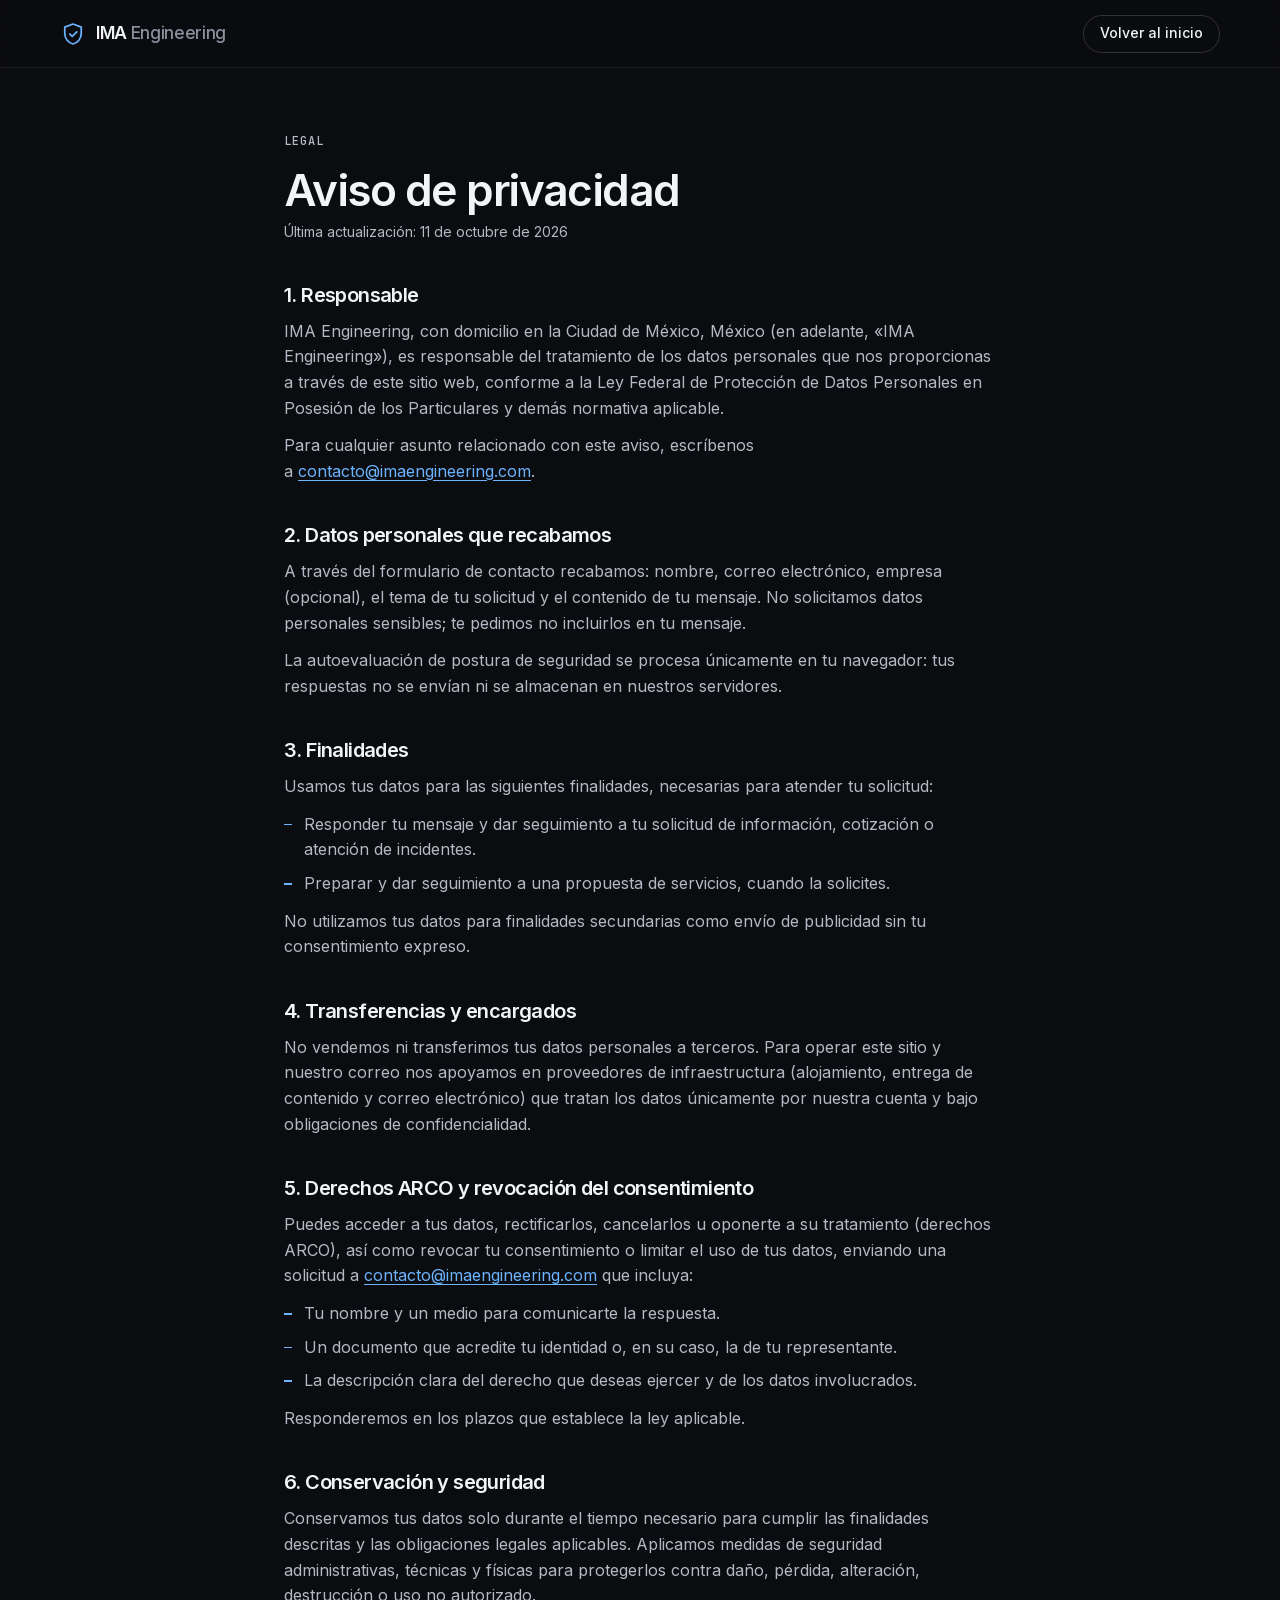
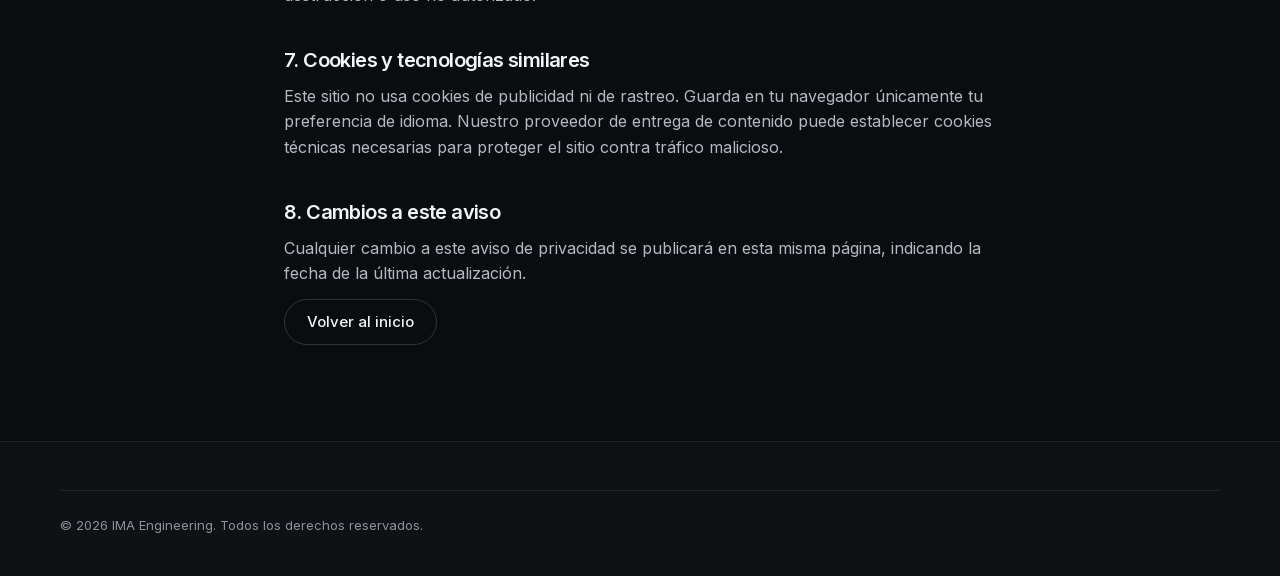
==== aviso-de-privacidad.html @ 0fa0745d "Rediseño completo del sitio - Formulario de contacto funcional con validación (correo o servicio ext" ====
<!DOCTYPE html>
<html lang="es">
<head>
<meta charset="UTF-8">
<meta name="viewport" content="width=device-width, initial-scale=1">
<title>Aviso de privacidad — IMA Engineering</title>
<meta name="description" content="Aviso de privacidad integral de IMA Engineering para el tratamiento de datos personales recabados a través de su sitio web.">
<meta name="theme-color" content="#0b0c0f">
<meta name="color-scheme" content="dark">
<link rel="canonical" href="https://www.imaengineering.com.mx/aviso-de-privacidad.html">
<link rel="icon" href="/favicon.svg" type="image/svg+xml">
<link rel="stylesheet" href="/assets/css/styles.css">
</head>
<body>
<header class="site-header">
  <div class="container header-inner">
    <a href="/" class="brand" aria-label="IMA Engineering — inicio">
      <svg class="brand-mark" viewBox="0 0 24 24" aria-hidden="true"><path d="M12 2.8l7.6 2.9v5.9c0 4.6-3.2 8.5-7.6 9.6-4.4-1.1-7.6-5-7.6-9.6V5.7L12 2.8z"/><path d="M9 12l2.2 2.2L15.5 10"/></svg>
      <span class="brand-name">IMA <span>Engineering</span></span>
    </a>
    <div class="header-actions">
      <a href="/" class="btn btn-ghost btn-sm">Volver al inicio</a>
    </div>
  </div>
</header>

<main id="main" class="legal">
  <div class="container legal-inner">
    <p class="eyebrow">Legal</p>
    <h1>Aviso de privacidad</h1>
    <p class="legal-updated">Última actualización: 11 de octubre de 2026</p>

    <h2>1. Responsable</h2>
    <p>IMA Engineering, con domicilio en la Ciudad de México, México (en adelante, «IMA Engineering»), es responsable del tratamiento de los datos personales que nos proporcionas a través de este sitio web, conforme a la Ley Federal de Protección de Datos Personales en Posesión de los Particulares y demás normativa aplicable.</p>
    <p>Para cualquier asunto relacionado con este aviso, escríbenos a <a href="mailto:contacto@imaengineering.com">contacto@imaengineering.com</a>.</p>

    <h2>2. Datos personales que recabamos</h2>
    <p>A través del formulario de contacto recabamos: nombre, correo electrónico, empresa (opcional), el tema de tu solicitud y el contenido de tu mensaje. No solicitamos datos personales sensibles; te pedimos no incluirlos en tu mensaje.</p>
    <p>La autoevaluación de postura de seguridad se procesa únicamente en tu navegador: tus respuestas no se envían ni se almacenan en nuestros servidores.</p>

    <h2>3. Finalidades</h2>
    <p>Usamos tus datos para las siguientes finalidades, necesarias para atender tu solicitud:</p>
    <ul>
      <li>Responder tu mensaje y dar seguimiento a tu solicitud de información, cotización o atención de incidentes.</li>
      <li>Preparar y dar seguimiento a una propuesta de servicios, cuando la solicites.</li>
    </ul>
    <p>No utilizamos tus datos para finalidades secundarias como envío de publicidad sin tu consentimiento expreso.</p>

    <h2>4. Transferencias y encargados</h2>
    <p>No vendemos ni transferimos tus datos personales a terceros. Para operar este sitio y nuestro correo nos apoyamos en proveedores de infraestructura (alojamiento, entrega de contenido y correo electrónico) que tratan los datos únicamente por nuestra cuenta y bajo obligaciones de confidencialidad.</p>

    <h2>5. Derechos ARCO y revocación del consentimiento</h2>
    <p>Puedes acceder a tus datos, rectificarlos, cancelarlos u oponerte a su tratamiento (derechos ARCO), así como revocar tu consentimiento o limitar el uso de tus datos, enviando una solicitud a <a href="mailto:contacto@imaengineering.com">contacto@imaengineering.com</a> que incluya:</p>
    <ul>
      <li>Tu nombre y un medio para comunicarte la respuesta.</li>
      <li>Un documento que acredite tu identidad o, en su caso, la de tu representante.</li>
      <li>La descripción clara del derecho que deseas ejercer y de los datos involucrados.</li>
    </ul>
    <p>Responderemos en los plazos que establece la ley aplicable.</p>

    <h2>6. Conservación y seguridad</h2>
    <p>Conservamos tus datos solo durante el tiempo necesario para cumplir las finalidades descritas y las obligaciones legales aplicables. Aplicamos medidas de seguridad administrativas, técnicas y físicas para protegerlos contra daño, pérdida, alteración, destrucción o uso no autorizado.</p>

    <h2>7. Cookies y tecnologías similares</h2>
    <p>Este sitio no usa cookies de publicidad ni de rastreo. Guarda en tu navegador únicamente tu preferencia de idioma. Nuestro proveedor de entrega de contenido puede establecer cookies técnicas necesarias para proteger el sitio contra tráfico malicioso.</p>

    <h2>8. Cambios a este aviso</h2>
    <p>Cualquier cambio a este aviso de privacidad se publicará en esta misma página, indicando la fecha de la última actualización.</p>

    <p class="legal-back"><a href="/" class="btn btn-ghost">Volver al inicio</a></p>
  </div>
</main>

<footer class="site-footer">
  <div class="container footer-inner">
    <p class="footer-copy">© 2026 IMA Engineering. Todos los derechos reservados.</p>
  </div>
</footer>
</body>
</html>
---- assets/css/styles.css ----
/* IMA Engineering — estilos del sitio */

@font-face {
  font-family: "Inter";
  font-style: normal;
  font-weight: 300 700;
  font-display: swap;
  src: url("../fonts/inter-latin.woff2") format("woff2");
}
@font-face {
  font-family: "JetBrains Mono";
  font-style: normal;
  font-weight: 400 500;
  font-display: swap;
  src: url("../fonts/jetbrains-mono-latin.woff2") format("woff2");
}

:root {
  --bg: #0b0c0f;
  --bg-alt: #0f1115;
  --surface: #14171c;
  --surface-2: #1a1e25;
  --border: rgba(255, 255, 255, 0.08);
  --border-strong: rgba(255, 255, 255, 0.16);
  --text: #f2f4f7;
  --text-2: #b4bac4;   /* ~9:1 sobre --bg */
  --text-3: #8b929e;   /* ~6:1 sobre --bg */
  --accent: #6cb4ff;
  --accent-soft: rgba(108, 180, 255, 0.12);
  --alert: #ff8a7a;
  --ok: #5fd39a;

  --font: "Inter", -apple-system, BlinkMacSystemFont, "Segoe UI", Roboto, "Helvetica Neue", Arial, sans-serif;
  --mono: "JetBrains Mono", ui-monospace, SFMono-Regular, Menlo, Consolas, monospace;

  --radius: 14px;
  --radius-lg: 20px;
  --header-h: 68px;
  --gutter: 24px;
  --max: 1160px;
  color-scheme: dark;
}

*, *::before, *::after { box-sizing: border-box; }
* { margin: 0; padding: 0; }

html {
  -webkit-text-size-adjust: 100%;
  text-size-adjust: 100%;
  scroll-behavior: smooth;
  scroll-padding-top: calc(var(--header-h) + 16px);
}

body {
  background: var(--bg);
  color: var(--text);
  font-family: var(--font);
  font-size: 16px;
  line-height: 1.6;
  -webkit-font-smoothing: antialiased;
  -moz-osx-font-smoothing: grayscale;
  overflow-x: hidden;
}

img, svg { display: block; max-width: 100%; }
a { color: inherit; }
button, input, select, textarea { font: inherit; color: inherit; }
ul, ol { list-style: none; }

:focus-visible {
  outline: 2px solid var(--accent);
  outline-offset: 3px;
  border-radius: 6px;
}

.container {
  width: 100%;
  max-width: calc(var(--max) + var(--gutter) * 2);
  margin: 0 auto;
  padding: 0 var(--gutter);
}

.skip-link {
  position: absolute; left: 16px; top: -100px;
  z-index: 200;
  background: var(--text); color: var(--bg);
  padding: 10px 16px; border-radius: 8px;
  text-decoration: none; font-weight: 500;
}
.skip-link:focus { top: 12px; }

.anchor-alias { position: relative; top: calc(-1 * var(--header-h)); display: block; height: 0; }

/* ---------- Typography ---------- */
h1, h2, h3 { font-weight: 600; letter-spacing: -0.02em; line-height: 1.15; }
h1 { font-size: clamp(2.25rem, 5.2vw, 3.75rem); letter-spacing: -0.035em; line-height: 1.05; }
h2 { font-size: clamp(1.75rem, 3.4vw, 2.5rem); letter-spacing: -0.03em; }
h3 { font-size: 1.125rem; }
h1, h2 { text-wrap: balance; }
p { text-wrap: pretty; }

.text-dim { color: var(--text-3); }

.eyebrow, .mono-label {
  font-family: var(--mono);
  font-size: 0.75rem;
  font-weight: 500;
  letter-spacing: 0.08em;
  text-transform: uppercase;
  color: var(--accent);
}
.eyebrow { display: block; margin-bottom: 16px; }
.mono-label { display: inline-block; }
.mono-label.dim { color: var(--text-3); }
.mono-label.alert { color: var(--alert); }
.center { text-align: center; }

.lead { font-size: clamp(1.0625rem, 1.6vw, 1.1875rem); color: var(--text-2); max-width: 36em; }
.section-lead { color: var(--text-2); font-size: 1.0625rem; max-width: 40em; margin-top: 16px; }
.fineprint { font-size: 0.8125rem; color: var(--text-3); }

/* ---------- Buttons ---------- */
.btn {
  display: inline-flex; align-items: center; justify-content: center; gap: 8px;
  min-height: 46px;
  padding: 12px 22px;
  border-radius: 999px;
  border: 1px solid transparent;
  font-size: 0.9375rem; font-weight: 500;
  line-height: 1.2;
  text-decoration: none;
  cursor: pointer;
  transition: background-color .2s ease, border-color .2s ease, color .2s ease, transform .2s ease;
  -webkit-tap-highlight-color: transparent;
  white-space: nowrap;
}
.btn:active { transform: translateY(1px); }
.btn-primary { background: var(--text); color: var(--bg); }
.btn-primary:hover { background: #ffffff; }
.btn-ghost { background: transparent; color: var(--text); border-color: var(--border-strong); }
.btn-ghost:hover { background: rgba(255,255,255,.05); border-color: rgba(255,255,255,.28); }
.btn-outline { background: var(--accent-soft); color: var(--accent); border-color: rgba(108,180,255,.3); }
.btn-outline:hover { background: rgba(108,180,255,.2); }
.btn-sm { min-height: 38px; padding: 8px 16px; font-size: 0.875rem; }
.btn-block { width: 100%; }
.btn[disabled] { opacity: .5; cursor: not-allowed; }

/* ---------- Header ---------- */
.site-header {
  position: fixed; top: 0; left: 0; right: 0;
  z-index: 100;
  height: var(--header-h);
  background: rgba(11, 12, 15, 0.82);
  -webkit-backdrop-filter: saturate(160%) blur(16px);
  backdrop-filter: saturate(160%) blur(16px);
  border-bottom: 1px solid var(--border);
}
.header-inner { height: 100%; display: flex; align-items: center; gap: 24px; }

.brand { display: inline-flex; align-items: center; gap: 10px; text-decoration: none; color: var(--text); }
.brand-mark { width: 26px; height: 26px; fill: none; stroke: var(--accent); stroke-width: 1.6; stroke-linejoin: round; stroke-linecap: round; }
.brand-name { font-weight: 600; letter-spacing: -0.02em; font-size: 1.0625rem; }
.brand-name span { color: var(--text-3); font-weight: 500; }

.site-nav { margin-left: auto; }
.site-nav ul { display: flex; align-items: center; gap: 28px; }
.site-nav a:not(.btn) {
  color: var(--text-2); text-decoration: none; font-size: 0.9375rem;
  transition: color .2s ease;
}
.site-nav a:not(.btn):hover { color: var(--text); }
.nav-cta-mobile { display: none; }

.header-actions { display: flex; align-items: center; gap: 12px; }

.lang-toggle {
  display: inline-flex; padding: 3px; gap: 2px;
  border: 1px solid var(--border); border-radius: 999px;
  background: var(--surface);
}
.lang-btn {
  font-family: var(--mono); font-size: 0.75rem; font-weight: 500; letter-spacing: .04em;
  min-width: 38px; min-height: 30px; padding: 4px 10px;
  border: 0; border-radius: 999px; background: transparent; color: var(--text-3);
  cursor: pointer; transition: background-color .2s, color .2s;
}
.lang-btn:hover { color: var(--text); }
.lang-btn[aria-pressed="true"] { background: var(--surface-2); color: var(--text); }

.menu-toggle {
  display: none;
  width: 44px; height: 44px;
  border: 1px solid var(--border); border-radius: 12px;
  background: var(--surface); cursor: pointer;
  position: relative;
}
.menu-toggle span {
  position: absolute; left: 13px; right: 13px; height: 1.5px; background: var(--text);
  transition: transform .25s ease;
}
.menu-toggle span:first-child { top: 17px; }
.menu-toggle span:last-child { top: 25px; }
.menu-toggle[aria-expanded="true"] span:first-child { transform: translateY(4px) rotate(45deg); }
.menu-toggle[aria-expanded="true"] span:last-child { transform: translateY(-4px) rotate(-45deg); }

/* ---------- Hero ---------- */
.hero {
  position: relative;
  padding: calc(var(--header-h) + 72px) 0 88px;
  overflow: hidden;
}
.hero-bg {
  position: absolute; inset: 0; z-index: -1;
  background:
    radial-gradient(60% 50% at 75% 20%, rgba(108,180,255,.10), transparent 70%),
    radial-gradient(40% 40% at 10% 90%, rgba(255,255,255,.04), transparent 70%);
}
.hero-bg::after {
  content: "";
  position: absolute; inset: 0;
  background-image:
    linear-gradient(rgba(255,255,255,.035) 1px, transparent 1px),
    linear-gradient(90deg, rgba(255,255,255,.035) 1px, transparent 1px);
  background-size: 64px 64px;
  -webkit-mask-image: radial-gradient(70% 70% at 50% 30%, #000 20%, transparent 80%);
  mask-image: radial-gradient(70% 70% at 50% 30%, #000 20%, transparent 80%);
}
.hero-inner {
  display: grid;
  grid-template-columns: minmax(0, 1.25fr) minmax(0, 0.9fr);
  gap: 56px;
  align-items: center;
}
.hero-copy h1 { margin-bottom: 24px; }
.hero-ctas { display: flex; flex-wrap: wrap; gap: 12px; margin-top: 36px; }

.incident-link {
  display: inline-flex; align-items: center; gap: 10px;
  margin-top: 28px;
  color: var(--text-2); text-decoration: none; font-size: 0.9375rem;
  transition: color .2s;
}
.incident-link:hover { color: var(--text); }
.incident-link svg { width: 16px; height: 16px; fill: none; stroke: currentColor; stroke-width: 1.5; stroke-linecap: round; stroke-linejoin: round; transition: transform .2s; }
.incident-link:hover svg { transform: translateX(3px); }
.pulse {
  width: 8px; height: 8px; border-radius: 50%; background: var(--alert); flex: none;
  box-shadow: 0 0 0 0 rgba(255,138,122,.6);
  animation: pulse 2.4s ease-out infinite;
}
@keyframes pulse {
  0% { box-shadow: 0 0 0 0 rgba(255,138,122,.55); }
  70%, 100% { box-shadow: 0 0 0 10px rgba(255,138,122,0); }
}

.hero-card {
  background: linear-gradient(180deg, rgba(255,255,255,.035), rgba(255,255,255,.01)), var(--surface);
  border: 1px solid var(--border);
  border-radius: var(--radius-lg);
  padding: 28px;
  box-shadow: 0 30px 80px -30px rgba(0,0,0,.7);
}
.hero-card-head { display: flex; justify-content: space-between; gap: 12px; margin-bottom: 18px; padding-bottom: 14px; border-bottom: 1px solid var(--border); }
.hero-card h2 { font-size: 1.375rem; letter-spacing: -0.02em; margin-bottom: 10px; }
.hero-card > p { color: var(--text-2); font-size: 0.9375rem; }
.function-list {
  display: grid; grid-template-columns: 1fr 1fr; gap: 8px;
  margin: 22px 0 24px;
}
.function-list li {
  display: flex; align-items: center; gap: 10px;
  padding: 10px 12px;
  border: 1px solid var(--border); border-radius: 10px;
  background: rgba(255,255,255,.02);
  font-size: 0.875rem; color: var(--text-2);
}
.fn-dot { width: 6px; height: 6px; border-radius: 50%; background: var(--accent); flex: none; }
.hero-card .fineprint { margin-top: 12px; text-align: center; }

/* ---------- Frameworks ---------- */
.frameworks { border-top: 1px solid var(--border); border-bottom: 1px solid var(--border); background: var(--bg-alt); padding: 32px 0; }
.frameworks .mono-label { display: block; color: var(--text-3); margin-bottom: 18px; }
.fw-list { display: flex; flex-wrap: wrap; justify-content: center; gap: 10px 12px; }
.fw-list li {
  font-family: var(--mono); font-size: 0.8125rem; color: var(--text-2);
  padding: 7px 14px; border: 1px solid var(--border); border-radius: 999px;
}

/* ---------- Sections ---------- */
.section { padding: 112px 0; }
.section-alt { background: var(--bg-alt); border-top: 1px solid var(--border); border-bottom: 1px solid var(--border); }
.section-head { max-width: 720px; margin-bottom: 56px; }
.section-head.center { margin-left: auto; margin-right: auto; text-align: center; }
.section-head.center .section-lead { margin-left: auto; margin-right: auto; }

/* Services */
.services-grid {
  display: grid;
  grid-template-columns: repeat(3, minmax(0, 1fr));
  gap: 16px;
}
.service-card {
  display: flex; flex-direction: column;
  padding: 28px;
  background: var(--surface);
  border: 1px solid var(--border);
  border-radius: var(--radius-lg);
  transition: border-color .25s ease, background-color .25s ease;
}
.service-card:hover { border-color: var(--border-strong); background: var(--surface-2); }
.service-icon {
  width: 44px; height: 44px; border-radius: 12px;
  display: grid; place-items: center;
  background: var(--accent-soft); border: 1px solid rgba(108,180,255,.22);
  margin-bottom: 22px;
}
.service-icon svg { width: 22px; height: 22px; fill: none; stroke: var(--accent); stroke-width: 1.5; stroke-linecap: round; stroke-linejoin: round; }
.service-card h3 { margin-bottom: 10px; }
.service-card > p { color: var(--text-2); font-size: 0.9375rem; }
.service-card > p { margin-bottom: 20px; }
.deliverables { margin-top: auto; padding-top: 18px; border-top: 1px solid var(--border); display: grid; gap: 8px; }
.deliverables li {
  position: relative; padding-left: 20px;
  font-size: 0.875rem; color: var(--text-2);
}
.deliverables li::before {
  content: ""; position: absolute; left: 0; top: 0.62em;
  width: 8px; height: 1.5px; background: var(--accent);
}

/* Method */
.steps { display: grid; grid-template-columns: repeat(4, minmax(0, 1fr)); gap: 16px; counter-reset: none; }
.step {
  position: relative;
  padding: 28px 24px 28px;
  border-top: 1px solid var(--border-strong);
}
.step::before {
  content: ""; position: absolute; top: -1px; left: 0; width: 40px; height: 2px; background: var(--accent);
}
.step-num { font-family: var(--mono); font-size: 0.8125rem; color: var(--text-3); display: block; margin-bottom: 18px; }
.step h3 { margin-bottom: 10px; font-size: 1.1875rem; }
.step p { color: var(--text-2); font-size: 0.9375rem; }

/* Diagnostic */
.diag-layout { display: grid; grid-template-columns: minmax(0, 1fr) minmax(0, 1.05fr); gap: 64px; align-items: start; }
.diag-layout .btn { margin-top: 32px; }
.diag-panel {
  background: var(--surface); border: 1px solid var(--border); border-radius: var(--radius-lg);
  padding: 32px;
}
.check-list { margin-top: 20px; display: grid; gap: 0; }
.check-list li {
  display: grid; grid-template-columns: 22px 1fr; column-gap: 14px;
  padding: 16px 0; border-top: 1px solid var(--border);
}
.check-list li:first-child { border-top: 0; padding-top: 4px; }
.check-list li::before {
  content: ""; grid-row: span 2;
  width: 20px; height: 20px; margin-top: 2px; border-radius: 50%;
  background: var(--accent-soft) url("data:image/svg+xml,%3Csvg xmlns='http://www.w3.org/2000/svg' viewBox='0 0 20 20'%3E%3Cpath d='M6 10.2l2.6 2.6L14 7.4' fill='none' stroke='%236cb4ff' stroke-width='1.8' stroke-linecap='round' stroke-linejoin='round'/%3E%3C/svg%3E") center / 20px no-repeat;
}
.check-list strong { font-weight: 600; }
.check-list span { color: var(--text-2); font-size: 0.9375rem; }

/* Assessment */
.assess {
  max-width: 760px; margin: 0 auto;
  background: var(--surface); border: 1px solid var(--border); border-radius: var(--radius-lg);
  padding: 36px;
}
.assess-noscript { color: var(--text-2); text-align: center; }
.assess-meta { display: flex; justify-content: space-between; gap: 12px; margin-bottom: 10px; }
.progress-track { height: 3px; background: var(--border); border-radius: 3px; overflow: hidden; margin-bottom: 32px; }
.progress-bar { height: 100%; width: 0; background: var(--accent); transition: width .35s ease; }
.assess-form fieldset { border: 0; min-width: 0; }
.assess-form legend { font-size: clamp(1.1875rem, 2.4vw, 1.375rem); font-weight: 600; letter-spacing: -0.02em; line-height: 1.3; padding: 0; }
.assess-hint { color: var(--text-3); font-size: 0.9375rem; margin-top: 8px; }
.options { display: grid; gap: 10px; margin-top: 24px; }
.option {
  display: flex; gap: 14px; align-items: flex-start;
  padding: 14px 16px;
  border: 1px solid var(--border); border-radius: 12px;
  background: rgba(255,255,255,.015);
  cursor: pointer;
  transition: border-color .2s, background-color .2s;
}
.option:hover { border-color: var(--border-strong); }
.option input {
  -webkit-appearance: none; appearance: none;
  flex: none; width: 18px; height: 18px; margin-top: 2px;
  border: 1.5px solid var(--text-3); border-radius: 50%;
  display: grid; place-items: center; cursor: pointer;
}
.option input::after { content: ""; width: 8px; height: 8px; border-radius: 50%; background: var(--bg); transform: scale(0); transition: transform .15s; }
.option input:checked { border-color: var(--accent); background: var(--accent); }
.option input:checked::after { transform: scale(1); }
.option input:focus-visible { outline: 2px solid var(--accent); outline-offset: 3px; }
.option.is-checked { border-color: rgba(108,180,255,.5); background: var(--accent-soft); }
.option-text strong { display: block; font-weight: 500; font-size: 0.9375rem; }
.option-text span { display: block; color: var(--text-3); font-size: 0.875rem; }
.assess-nav { display: flex; justify-content: space-between; gap: 12px; margin-top: 28px; }
.assess-error { color: var(--alert); font-size: 0.875rem; margin-top: 12px; min-height: 1.2em; }

.assess-result:focus { outline: none; }
.result-head { text-align: center; margin-bottom: 32px; }
.result-level {
  display: inline-block; margin: 12px 0 10px;
  font-size: clamp(1.75rem, 4vw, 2.25rem); font-weight: 600; letter-spacing: -0.03em;
}
.result-head p { color: var(--text-2); max-width: 34em; margin: 0 auto; }
.result-bars { display: grid; gap: 14px; margin-bottom: 32px; }
.result-row { display: grid; grid-template-columns: 120px 1fr 104px; gap: 14px; align-items: center; font-size: 0.9375rem; }
.result-row .track { height: 8px; border-radius: 8px; background: rgba(255,255,255,.06); overflow: hidden; }
.result-row .fill { height: 100%; border-radius: 8px; background: var(--accent); width: 0; transition: width .6s ease; }
.result-row .lvl { font-family: var(--mono); font-size: 0.75rem; color: var(--text-3); text-align: right; text-transform: uppercase; letter-spacing: .04em; }
.result-row.is-low .fill { background: var(--alert); }
.result-recs { border-top: 1px solid var(--border); padding-top: 24px; }
.result-recs h3 { margin-bottom: 14px; }
.result-recs ol { display: grid; gap: 14px; counter-reset: rec; }
.result-recs li { counter-increment: rec; display: grid; grid-template-columns: 28px 1fr; gap: 10px; color: var(--text-2); font-size: 0.9375rem; }
.result-recs li::before { content: counter(rec, decimal-leading-zero); font-family: var(--mono); font-size: 0.8125rem; color: var(--accent); padding-top: 2px; }
.result-recs li strong { color: var(--text); font-weight: 600; }
.result-actions { display: flex; flex-wrap: wrap; gap: 12px; margin-top: 28px; }
.result-note { margin-top: 18px; font-size: 0.8125rem; color: var(--text-3); }

/* Principles */
.principles { display: grid; grid-template-columns: repeat(4, minmax(0, 1fr)); gap: 16px; }
.principle { padding: 24px; border: 1px solid var(--border); border-radius: var(--radius-lg); background: var(--surface); }
.principle h3 { margin-bottom: 8px; font-size: 1.0625rem; }
.principle p { color: var(--text-2); font-size: 0.9375rem; }

/* FAQ */
.faq-layout { display: grid; grid-template-columns: minmax(0, 0.8fr) minmax(0, 1.2fr); gap: 64px; align-items: start; }
.faq-list { border-top: 1px solid var(--border); }
.faq-list details { border-bottom: 1px solid var(--border); }
.faq-list summary {
  list-style: none; cursor: pointer;
  display: flex; justify-content: space-between; align-items: flex-start; gap: 20px;
  padding: 20px 0; font-weight: 500; font-size: 1.0313rem;
}
.faq-list summary::-webkit-details-marker { display: none; }
.faq-list summary::after {
  content: ""; flex: none; width: 12px; height: 12px; margin-top: 7px;
  border-right: 1.5px solid var(--text-3); border-bottom: 1.5px solid var(--text-3);
  transform: rotate(45deg) translate(-3px, -3px);
  transition: transform .25s ease;
}
.faq-list details[open] summary::after { transform: rotate(-135deg) translate(-3px, -3px); }
.faq-list summary:hover { color: #fff; }
.faq-list details p { color: var(--text-2); padding: 0 32px 22px 0; }

/* Contact */
.contact-layout { display: grid; grid-template-columns: minmax(0, 0.9fr) minmax(0, 1.1fr); gap: 64px; align-items: start; }
.contact-info { margin-top: 32px; display: grid; gap: 12px; }
.contact-info li {
  display: flex; align-items: center; gap: 16px;
  padding: 16px 18px; border: 1px solid var(--border); border-radius: var(--radius); background: var(--surface);
}
.contact-info svg { width: 22px; height: 22px; flex: none; fill: none; stroke: var(--accent); stroke-width: 1.5; stroke-linecap: round; stroke-linejoin: round; }
.contact-info .mono-label { display: block; color: var(--text-3); font-size: 0.6875rem; margin-bottom: 2px; }
.contact-info a { text-decoration: none; word-break: break-all; }
.contact-info a:hover { text-decoration: underline; text-underline-offset: 3px; }
.incident-box {
  margin-top: 20px; padding: 18px; border-radius: var(--radius);
  border: 1px solid rgba(255,138,122,.28); background: rgba(255,138,122,.06);
}
.incident-box p:last-child { color: var(--text-2); font-size: 0.9375rem; margin-top: 4px; }

.contact-form {
  display: grid; gap: 18px;
  background: var(--surface); border: 1px solid var(--border); border-radius: var(--radius-lg);
  padding: 32px;
}
.field-row { display: grid; grid-template-columns: 1fr 1fr; gap: 18px; }
.field { display: grid; gap: 8px; min-width: 0; }
.field label { font-size: 0.875rem; font-weight: 500; color: var(--text-2); }
.field input, .field select, .field textarea {
  width: 100%;
  background: var(--bg); color: var(--text);
  border: 1px solid var(--border-strong); border-radius: 10px;
  padding: 12px 14px; min-height: 46px;
  font-size: 1rem; /* evita el zoom automático de iOS */
  transition: border-color .2s, box-shadow .2s;
  -webkit-appearance: none; appearance: none;
}
.field textarea { resize: vertical; min-height: 132px; line-height: 1.5; }
.field input::placeholder, .field textarea::placeholder { color: var(--text-3); opacity: 1; }
.field input:focus, .field select:focus, .field textarea:focus {
  outline: none; border-color: var(--accent); box-shadow: 0 0 0 3px rgba(108,180,255,.18);
}
.field [aria-invalid="true"] { border-color: var(--alert); }
.select-wrap { position: relative; }
.select-wrap::after {
  content: ""; position: absolute; right: 16px; top: 50%; pointer-events: none;
  width: 8px; height: 8px; margin-top: -6px;
  border-right: 1.5px solid var(--text-3); border-bottom: 1.5px solid var(--text-3);
  transform: rotate(45deg);
}
.field select { padding-right: 40px; cursor: pointer; }
.field select option { background: var(--surface); color: var(--text); }

.hp { position: absolute; left: -10000px; width: 1px; height: 1px; overflow: hidden; }

.consent { display: flex; gap: 12px; align-items: flex-start; font-size: 0.875rem; color: var(--text-2); cursor: pointer; }
.consent input {
  -webkit-appearance: none; appearance: none;
  flex: none; width: 18px; height: 18px; margin-top: 2px;
  border: 1.5px solid var(--text-3); border-radius: 5px; cursor: pointer;
  display: grid; place-items: center;
}
.consent input:checked { background: var(--accent); border-color: var(--accent); }
.consent input:checked::after {
  content: ""; width: 9px; height: 5px; margin-top: -2px;
  border-left: 2px solid var(--bg); border-bottom: 2px solid var(--bg); transform: rotate(-45deg);
}
.consent input[aria-invalid="true"] { border-color: var(--alert); }
.consent a { color: var(--accent); text-underline-offset: 3px; }
.contact-form .btn { justify-self: start; }
.form-status { font-size: 0.9375rem; min-height: 1.5em; }
.form-status.is-error { color: var(--alert); }
.form-status.is-ok { color: var(--ok); }

/* Footer */
.site-footer { border-top: 1px solid var(--border); padding: 48px 0 40px; background: var(--bg-alt); }
.footer-inner { display: grid; grid-template-columns: 1fr auto; gap: 28px 40px; align-items: start; }
.footer-tag { color: var(--text-3); font-size: 0.875rem; margin-top: 10px; }
.footer-links { display: flex; flex-wrap: wrap; gap: 10px 24px; justify-content: flex-end; }
.footer-links a { color: var(--text-2); text-decoration: none; font-size: 0.875rem; }
.footer-links a:hover { color: var(--text); }
.footer-copy { grid-column: 1 / -1; color: var(--text-3); font-size: 0.8125rem; padding-top: 24px; border-top: 1px solid var(--border); }

/* Reveal: JS solo oculta lo que está fuera de pantalla al cargar */
.reveal { transition: opacity .7s ease, transform .7s ease; }
.reveal.is-pending { opacity: 0; transform: translateY(16px); }

/* ---------- Responsive ---------- */
@media (max-width: 1080px) {
  .services-grid { grid-template-columns: repeat(2, minmax(0, 1fr)); }
  .steps, .principles { grid-template-columns: repeat(2, minmax(0, 1fr)); }
}

@media (max-width: 920px) {
  .site-nav {
    position: fixed; top: var(--header-h); left: 0; right: 0;
    margin: 0;
    background: var(--bg);
    border-bottom: 1px solid var(--border);
    box-shadow: 0 24px 48px -12px rgba(0,0,0,.6);
    padding: 12px var(--gutter) 24px;
    max-height: calc(100vh - var(--header-h));
    overflow-y: auto;
    visibility: hidden; opacity: 0; transform: translateY(-8px);
    transition: opacity .2s ease, transform .2s ease, visibility 0s linear .2s;
  }
  .site-nav.is-open { visibility: visible; opacity: 1; transform: none; transition: opacity .2s ease, transform .2s ease; }
  .site-nav ul { flex-direction: column; align-items: stretch; gap: 0; }
  .site-nav li a:not(.btn) { display: block; padding: 14px 0; font-size: 1.0625rem; color: var(--text); border-bottom: 1px solid var(--border); }
  .nav-cta-mobile { display: block; margin-top: 20px; }
  .menu-toggle { display: block; }
  .header-cta { display: none; }
  .header-actions { margin-left: auto; }

  .hero { padding: calc(var(--header-h) + 48px) 0 72px; }
  .hero-inner, .diag-layout, .faq-layout, .contact-layout { grid-template-columns: minmax(0, 1fr); gap: 40px; }
  .section { padding: 80px 0; }
  .section-head { margin-bottom: 40px; }
}

@media (max-width: 640px) {
  :root { --gutter: 16px; --header-h: 60px; }
  .services-grid, .steps, .principles { grid-template-columns: minmax(0, 1fr); }
  .hero-ctas .btn { flex: 1 1 100%; }
  .function-list { grid-template-columns: 1fr 1fr; }
  .hero-card, .diag-panel, .contact-form { padding: 22px; }
  .assess { padding: 22px 18px; }
  .field-row { grid-template-columns: minmax(0, 1fr); }
  .contact-form .btn { justify-self: stretch; }
  .result-row { grid-template-columns: 1fr auto; row-gap: 6px; }
  .result-row .track { grid-column: 1 / -1; grid-row: 2; }
  .assess-nav .btn { flex: 1; }
  .footer-inner { grid-template-columns: minmax(0, 1fr); }
  .footer-links { justify-content: flex-start; }
  .faq-list details p { padding-right: 0; }
}

@media (max-width: 359px) {
  .brand-name span { display: none; }
}

@media (prefers-reduced-motion: reduce) {
  html { scroll-behavior: auto; }
  *, *::before, *::after { animation-duration: 0.01ms !important; animation-iteration-count: 1 !important; transition-duration: 0.01ms !important; }
  .reveal.is-pending { opacity: 1; transform: none; }
}

@media print {
  .site-header, .hero-card, .assess, .contact-form, .incident-link { display: none; }
  body { background: #fff; color: #000; }
}

/* Páginas secundarias (aviso de privacidad, 404) */
.legal { padding: calc(var(--header-h) + 64px) 0 96px; }
.legal-inner { max-width: 760px; }
.legal h1 { font-size: clamp(2rem, 4vw, 2.75rem); margin-bottom: 8px; }
.legal-updated { color: var(--text-3); font-size: 0.875rem; margin-bottom: 40px; }
.legal h2 { font-size: 1.25rem; margin: 40px 0 12px; }
.legal p, .legal li { color: var(--text-2); }
.legal p + p { margin-top: 12px; }
.legal ul { margin: 12px 0; display: grid; gap: 8px; }
.legal li { position: relative; padding-left: 20px; }
.legal li::before { content: ""; position: absolute; left: 0; top: 0.75em; width: 8px; height: 1.5px; background: var(--accent); }
.legal a:not(.btn) { color: var(--accent); text-underline-offset: 3px; }
.legal-back { margin-top: 48px; }
.notfound { min-height: 100vh; display: flex; align-items: center; padding: 64px 0; }
.notfound h1 { margin-bottom: 16px; }
.brand + .header-actions { margin-left: auto; }
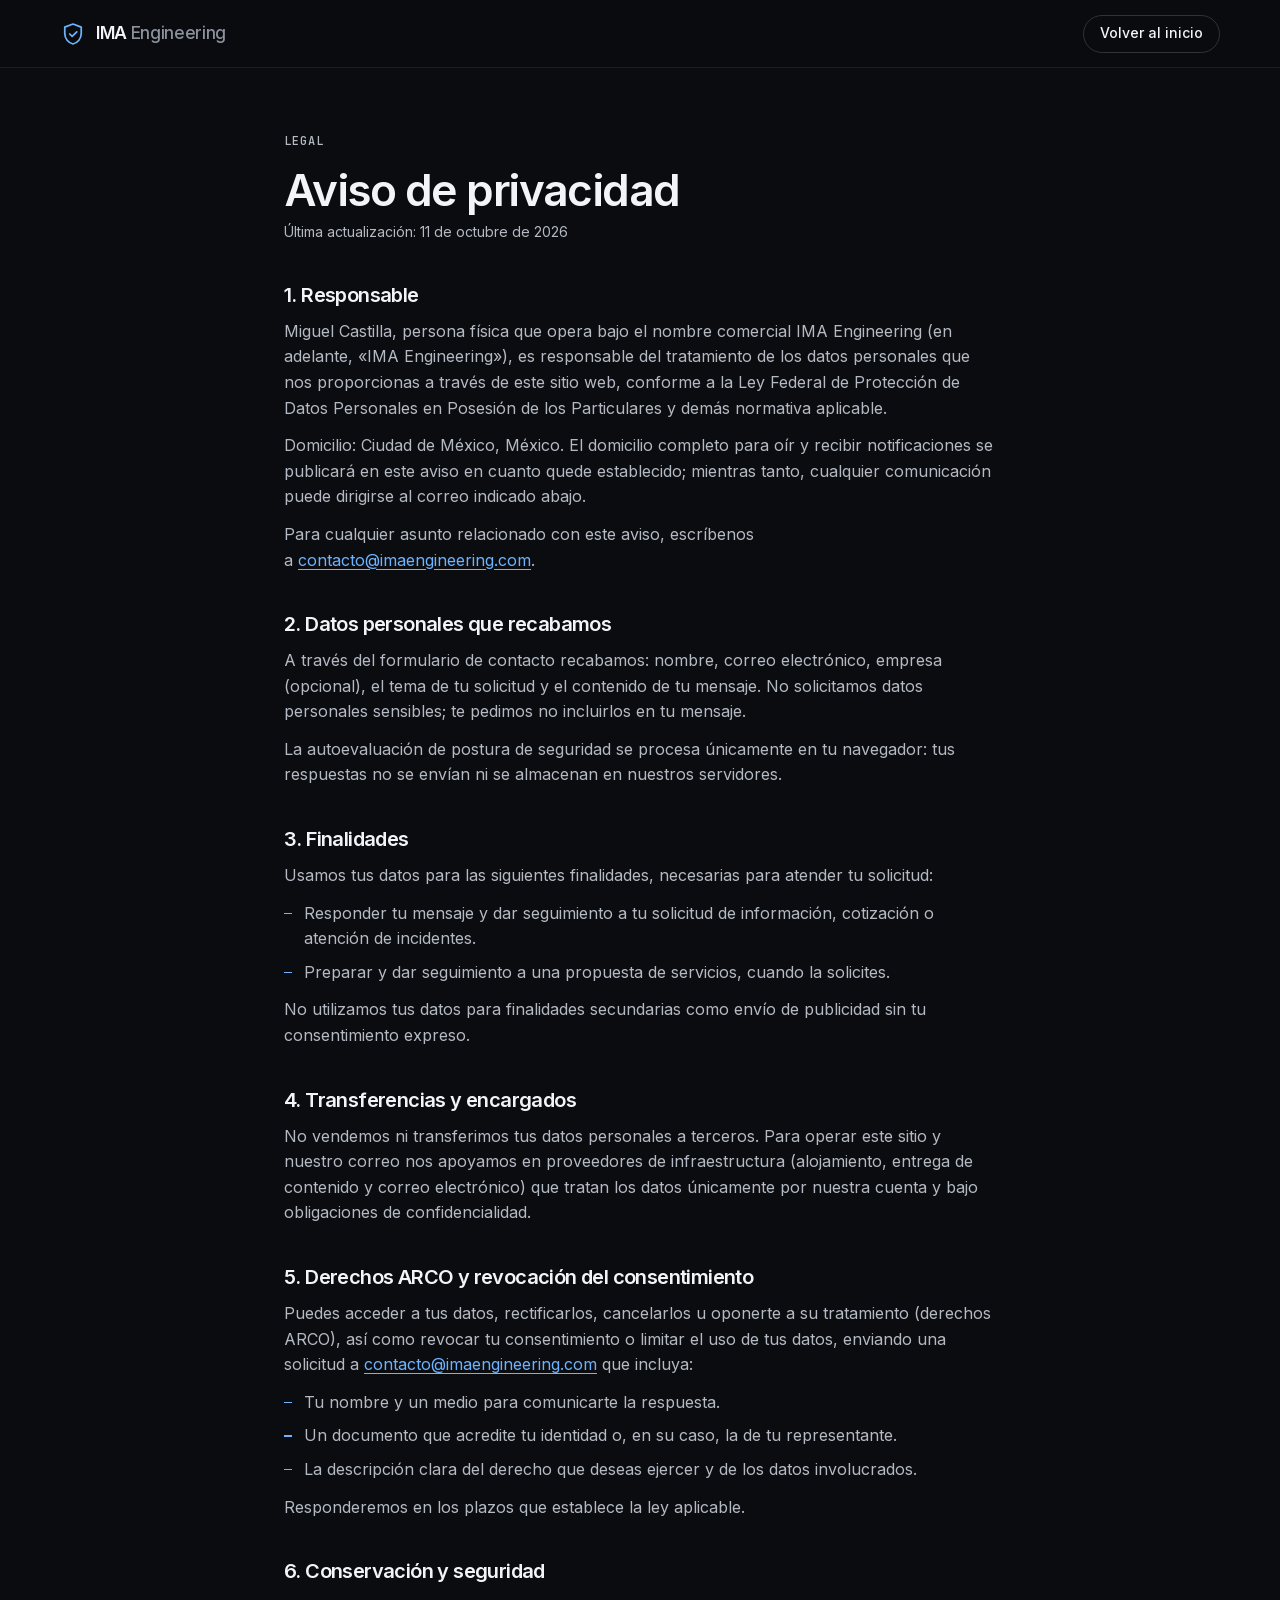
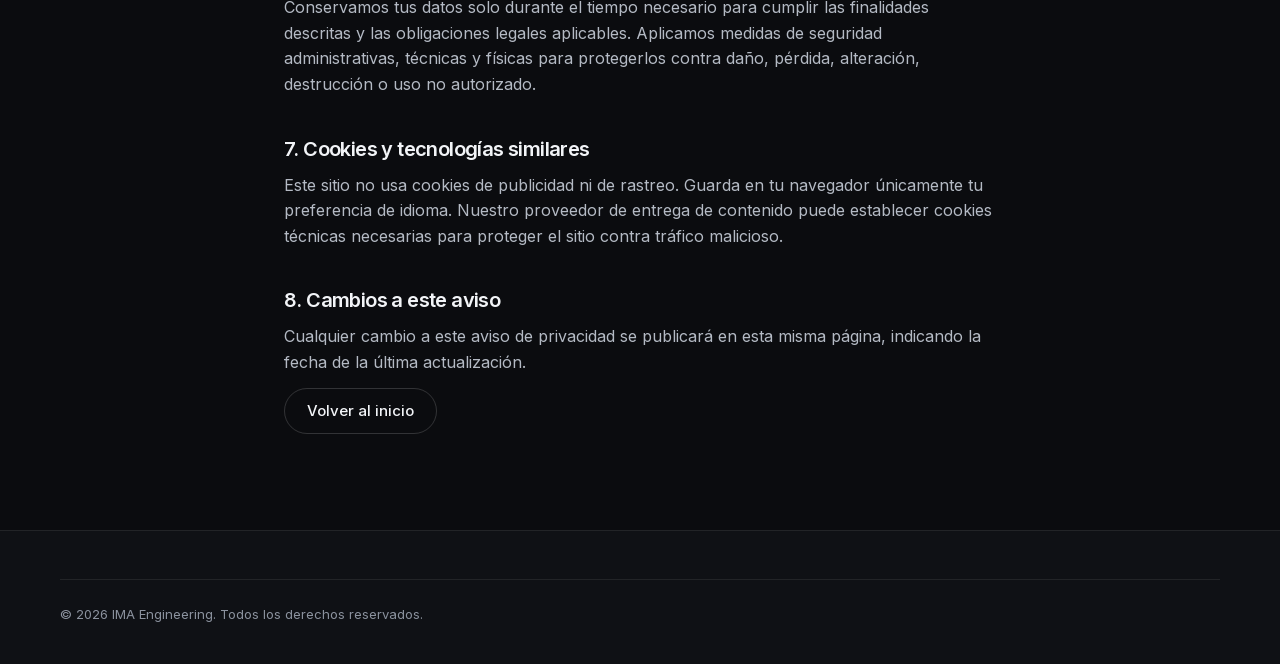
==== commit 9559ab06: "Aviso de privacidad: Miguel Castilla como responsable Co-Authored-By: Claude Opus 5.5 <noreply@anthr" ====
--- a/aviso-de-privacidad.html
+++ b/aviso-de-privacidad.html
@@ -31,7 +31,9 @@
     <p class="legal-updated">Última actualización: 11 de octubre de 2026</p>
 
     <h2>1. Responsable</h2>
-    <p>IMA Engineering, con domicilio en la Ciudad de México, México (en adelante, «IMA Engineering»), es responsable del tratamiento de los datos personales que nos proporcionas a través de este sitio web, conforme a la Ley Federal de Protección de Datos Personales en Posesión de los Particulares y demás normativa aplicable.</p>
+    <p>Miguel Castilla, persona física que opera bajo el nombre comercial IMA Engineering (en adelante, «IMA Engineering»), es responsable del tratamiento de los datos personales que nos proporcionas a través de este sitio web, conforme a la Ley Federal de Protección de Datos Personales en Posesión de los Particulares y demás normativa aplicable.</p>
+    <!-- PENDIENTE: agregar domicilio completo (calle, número, colonia, alcaldía, C.P.) -->
+    <p>Domicilio: Ciudad de México, México. El domicilio completo para oír y recibir notificaciones se publicará en este aviso en cuanto quede establecido; mientras tanto, cualquier comunicación puede dirigirse al correo indicado abajo.</p>
     <p>Para cualquier asunto relacionado con este aviso, escríbenos a <a href="mailto:contacto@imaengineering.com">contacto@imaengineering.com</a>.</p>
 
     <h2>2. Datos personales que recabamos</h2>
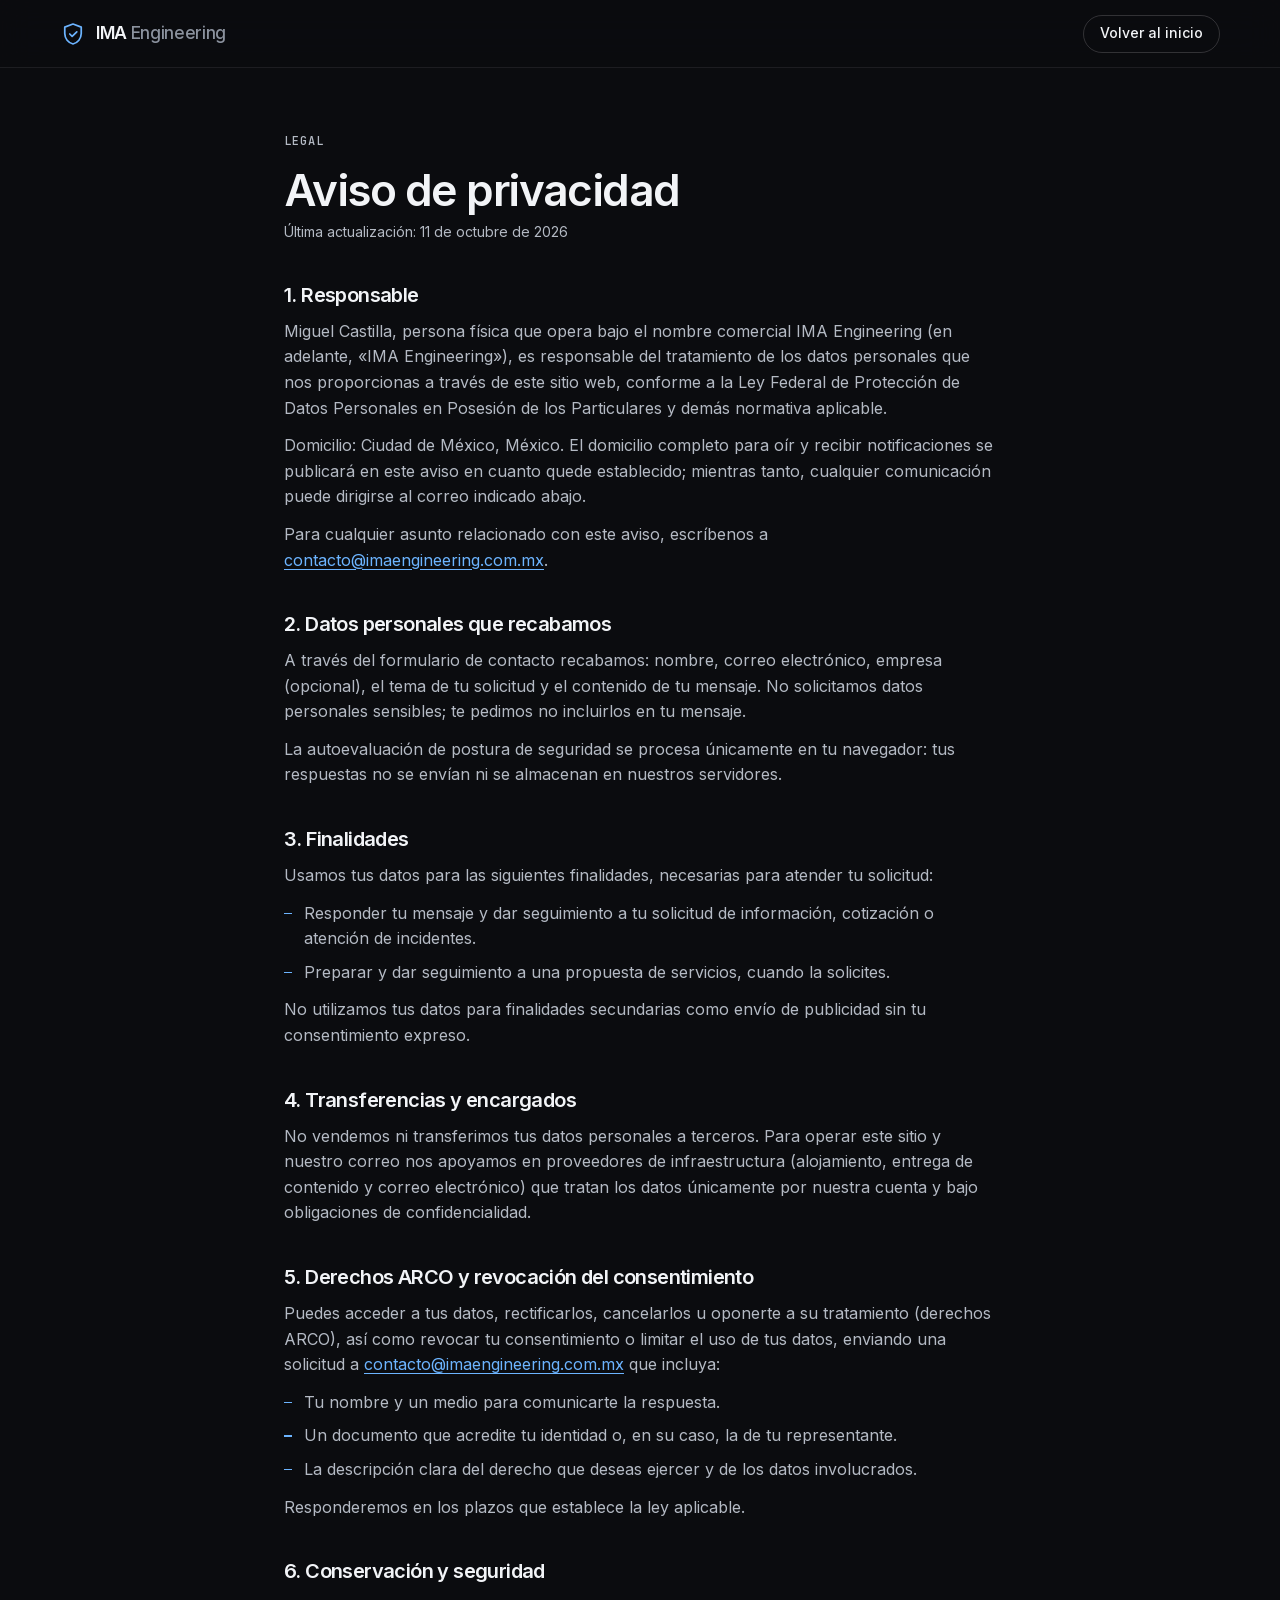
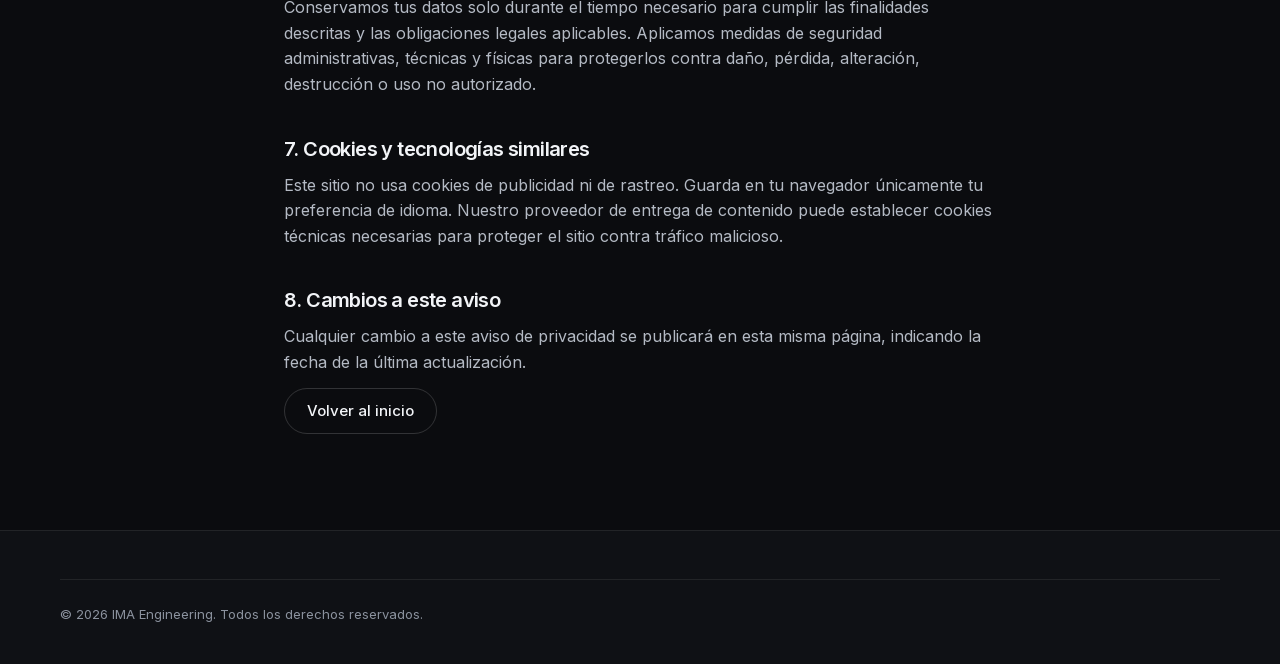
==== commit 7e166a60: "Correo de contacto: contacto@imaengineering.com.mx Co-Authored-By: Claude Opus 5.5 <noreply@anthropi" ====
--- a/aviso-de-privacidad.html
+++ b/aviso-de-privacidad.html
@@ -7,7 +7,7 @@
 <meta name="description" content="Aviso de privacidad integral de IMA Engineering para el tratamiento de datos personales recabados a través de su sitio web.">
 <meta name="theme-color" content="#0b0c0f">
 <meta name="color-scheme" content="dark">
-<link rel="canonical" href="https://www.imaengineering.com.mx/aviso-de-privacidad.html">
+<link rel="canonical" href="https://www.imaengineering.com.mx/aviso-de-privacidad">
 <link rel="icon" href="/favicon.svg" type="image/svg+xml">
 <link rel="stylesheet" href="/assets/css/styles.css">
 </head>
@@ -34,7 +34,7 @@
     <p>Miguel Castilla, persona física que opera bajo el nombre comercial IMA Engineering (en adelante, «IMA Engineering»), es responsable del tratamiento de los datos personales que nos proporcionas a través de este sitio web, conforme a la Ley Federal de Protección de Datos Personales en Posesión de los Particulares y demás normativa aplicable.</p>
     <!-- PENDIENTE: agregar domicilio completo (calle, número, colonia, alcaldía, C.P.) -->
     <p>Domicilio: Ciudad de México, México. El domicilio completo para oír y recibir notificaciones se publicará en este aviso en cuanto quede establecido; mientras tanto, cualquier comunicación puede dirigirse al correo indicado abajo.</p>
-    <p>Para cualquier asunto relacionado con este aviso, escríbenos a <a href="mailto:contacto@imaengineering.com">contacto@imaengineering.com</a>.</p>
+    <p>Para cualquier asunto relacionado con este aviso, escríbenos a <a href="mailto:contacto@imaengineering.com.mx">contacto@imaengineering.com.mx</a>.</p>
 
     <h2>2. Datos personales que recabamos</h2>
     <p>A través del formulario de contacto recabamos: nombre, correo electrónico, empresa (opcional), el tema de tu solicitud y el contenido de tu mensaje. No solicitamos datos personales sensibles; te pedimos no incluirlos en tu mensaje.</p>
@@ -52,7 +52,7 @@
     <p>No vendemos ni transferimos tus datos personales a terceros. Para operar este sitio y nuestro correo nos apoyamos en proveedores de infraestructura (alojamiento, entrega de contenido y correo electrónico) que tratan los datos únicamente por nuestra cuenta y bajo obligaciones de confidencialidad.</p>
 
     <h2>5. Derechos ARCO y revocación del consentimiento</h2>
-    <p>Puedes acceder a tus datos, rectificarlos, cancelarlos u oponerte a su tratamiento (derechos ARCO), así como revocar tu consentimiento o limitar el uso de tus datos, enviando una solicitud a <a href="mailto:contacto@imaengineering.com">contacto@imaengineering.com</a> que incluya:</p>
+    <p>Puedes acceder a tus datos, rectificarlos, cancelarlos u oponerte a su tratamiento (derechos ARCO), así como revocar tu consentimiento o limitar el uso de tus datos, enviando una solicitud a <a href="mailto:contacto@imaengineering.com.mx">contacto@imaengineering.com.mx</a> que incluya:</p>
     <ul>
       <li>Tu nombre y un medio para comunicarte la respuesta.</li>
       <li>Un documento que acredite tu identidad o, en su caso, la de tu representante.</li>
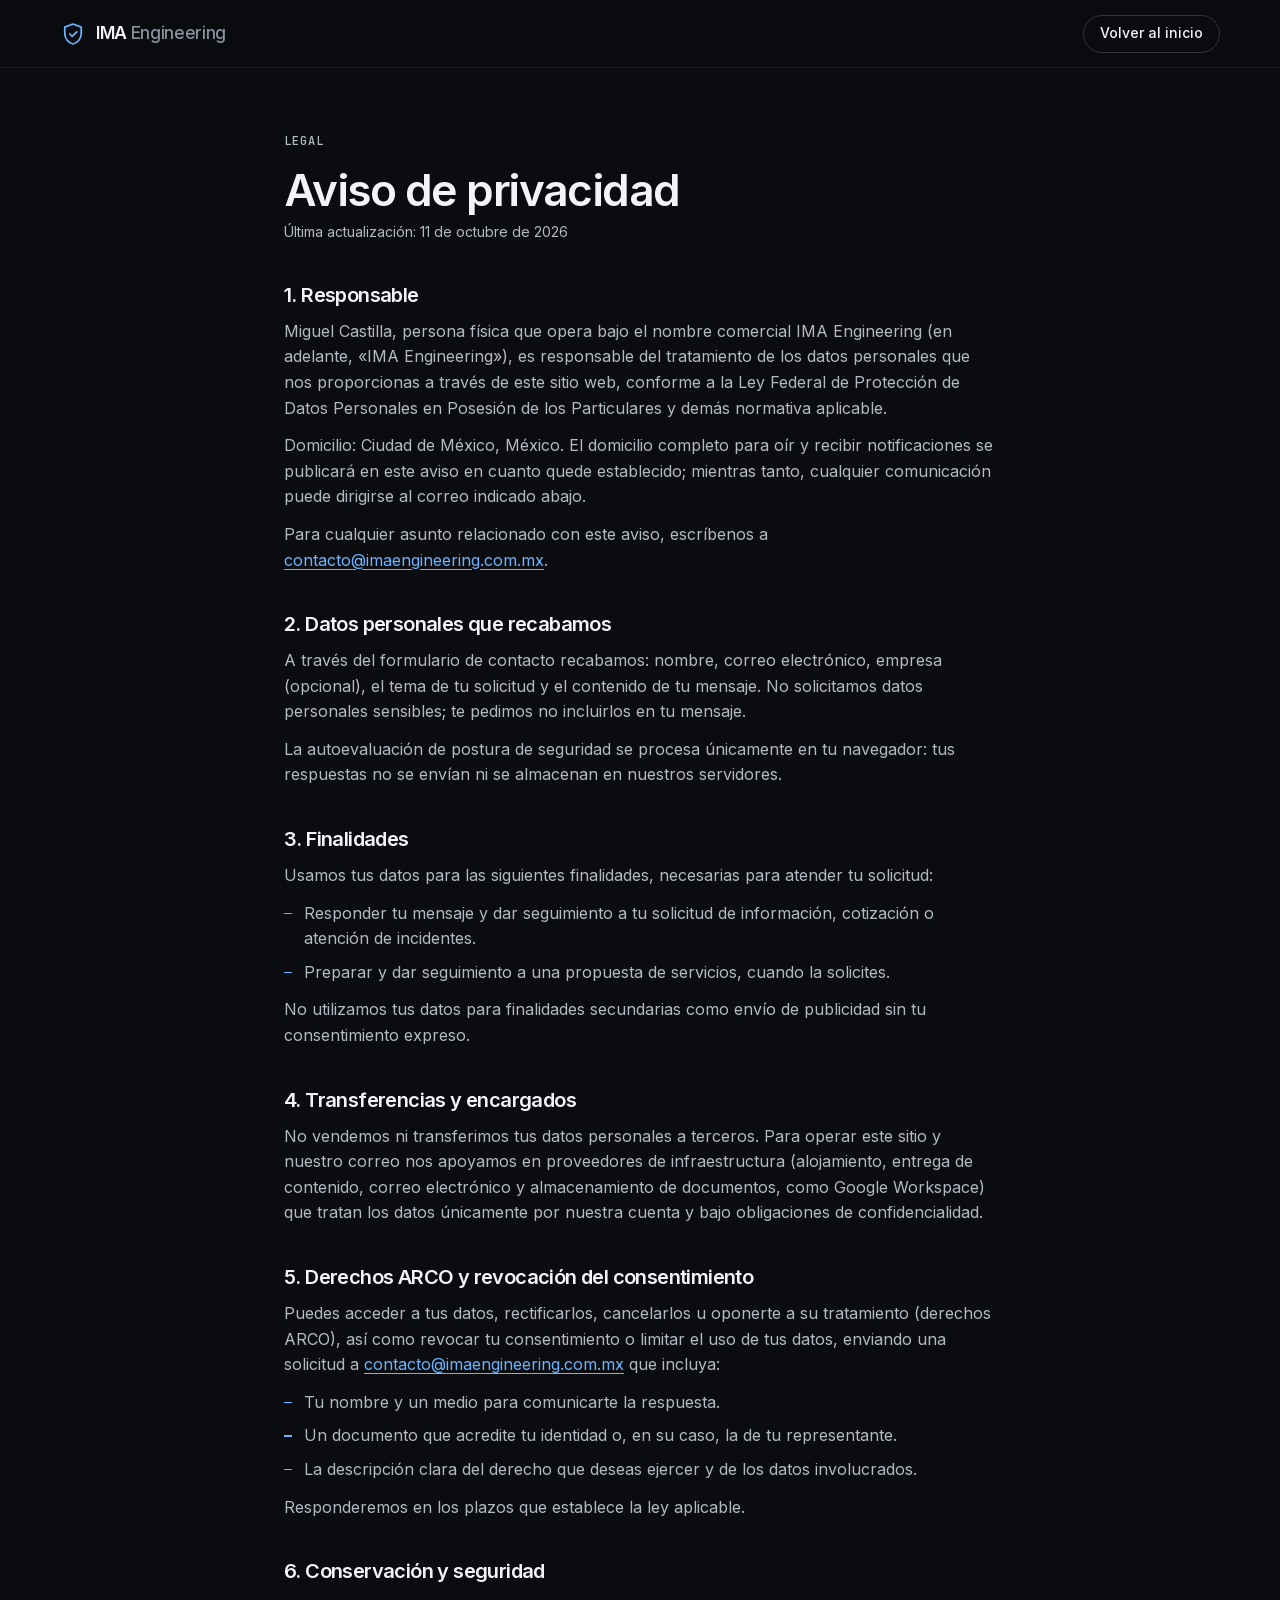
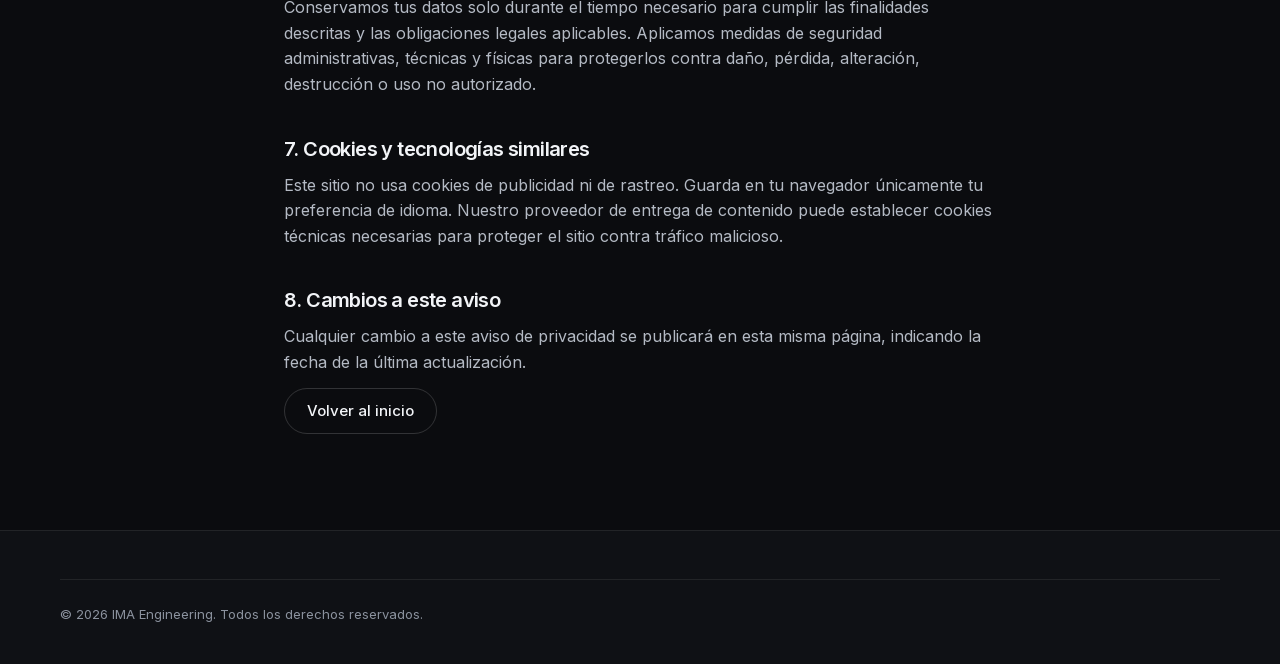
==== commit 70afc817: "Formulario preparado para Google Apps Script Co-Authored-By: Claude Opus 5.5 <noreply@anthropic.com>" ====
--- a/aviso-de-privacidad.html
+++ b/aviso-de-privacidad.html
@@ -49,7 +49,7 @@
     <p>No utilizamos tus datos para finalidades secundarias como envío de publicidad sin tu consentimiento expreso.</p>
 
     <h2>4. Transferencias y encargados</h2>
-    <p>No vendemos ni transferimos tus datos personales a terceros. Para operar este sitio y nuestro correo nos apoyamos en proveedores de infraestructura (alojamiento, entrega de contenido y correo electrónico) que tratan los datos únicamente por nuestra cuenta y bajo obligaciones de confidencialidad.</p>
+    <p>No vendemos ni transferimos tus datos personales a terceros. Para operar este sitio y nuestro correo nos apoyamos en proveedores de infraestructura (alojamiento, entrega de contenido, correo electrónico y almacenamiento de documentos, como Google Workspace) que tratan los datos únicamente por nuestra cuenta y bajo obligaciones de confidencialidad.</p>
 
     <h2>5. Derechos ARCO y revocación del consentimiento</h2>
     <p>Puedes acceder a tus datos, rectificarlos, cancelarlos u oponerte a su tratamiento (derechos ARCO), así como revocar tu consentimiento o limitar el uso de tus datos, enviando una solicitud a <a href="mailto:contacto@imaengineering.com.mx">contacto@imaengineering.com.mx</a> que incluya:</p>
